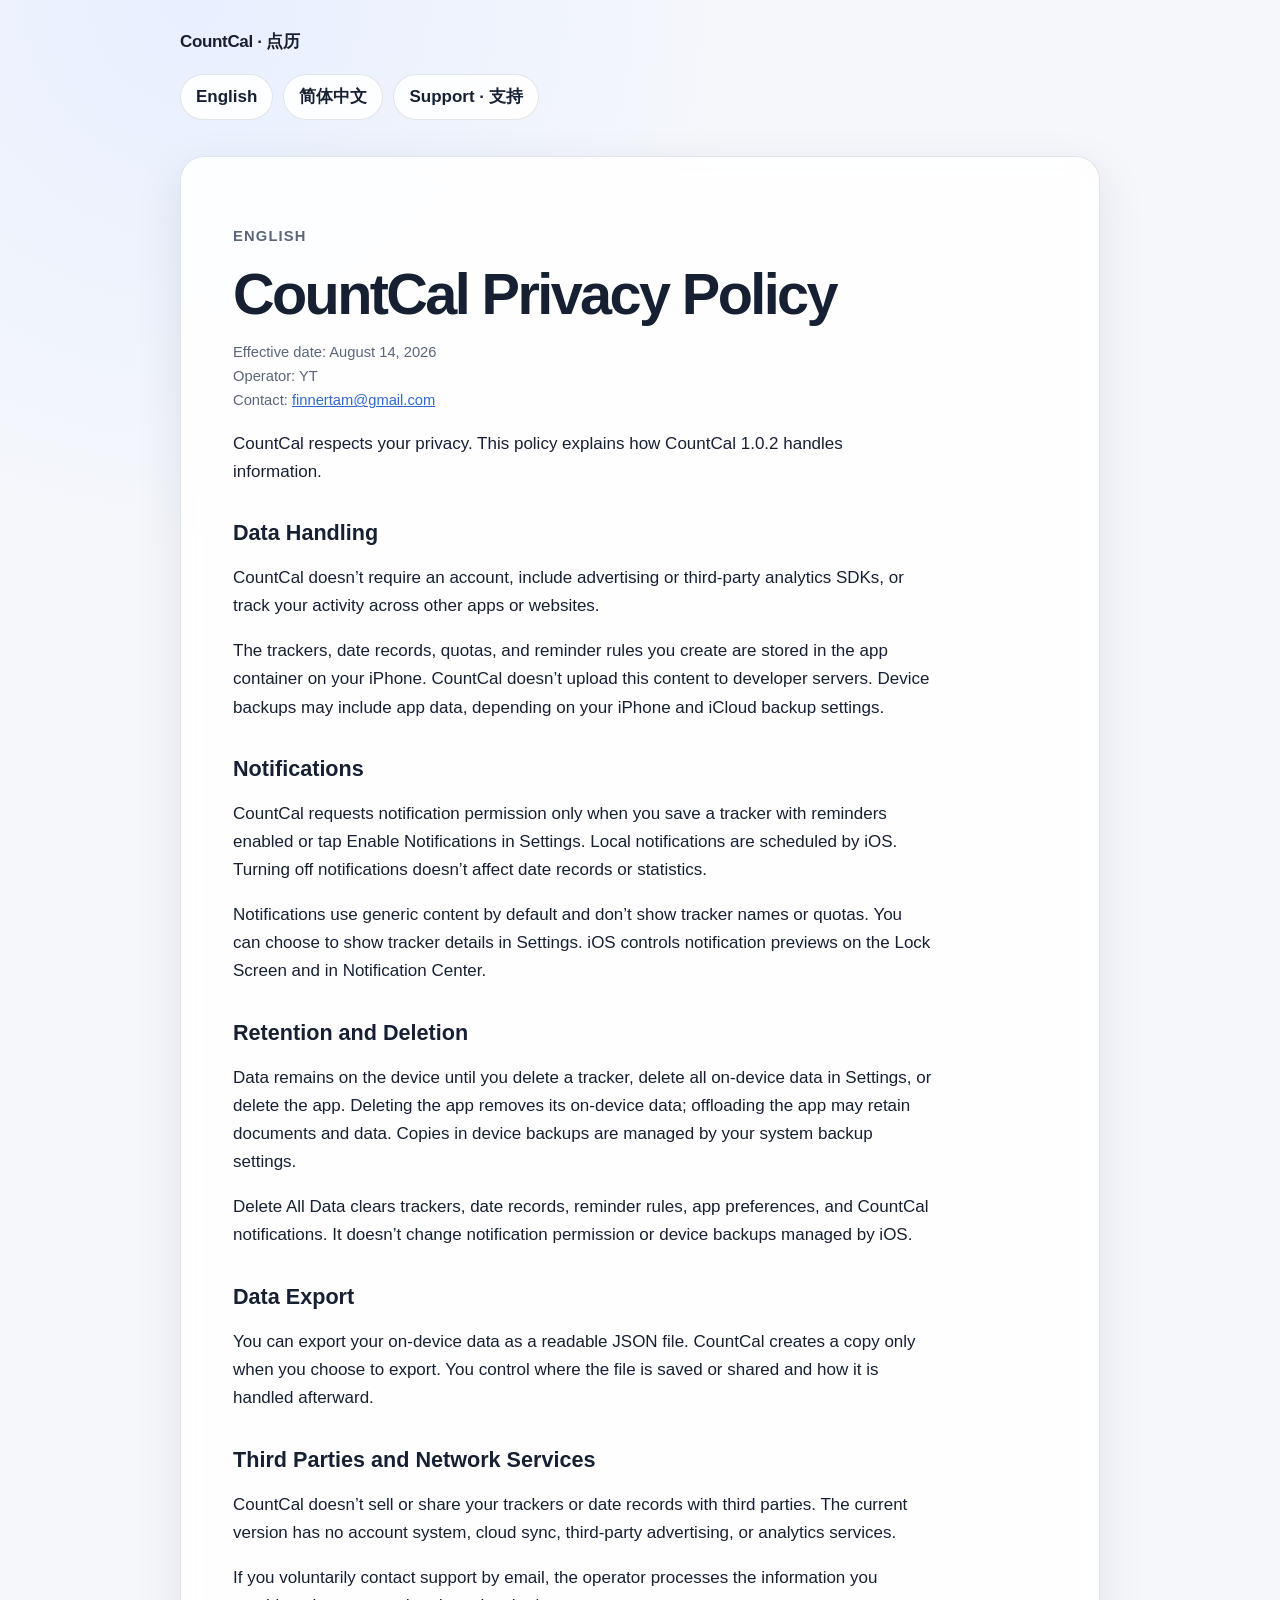
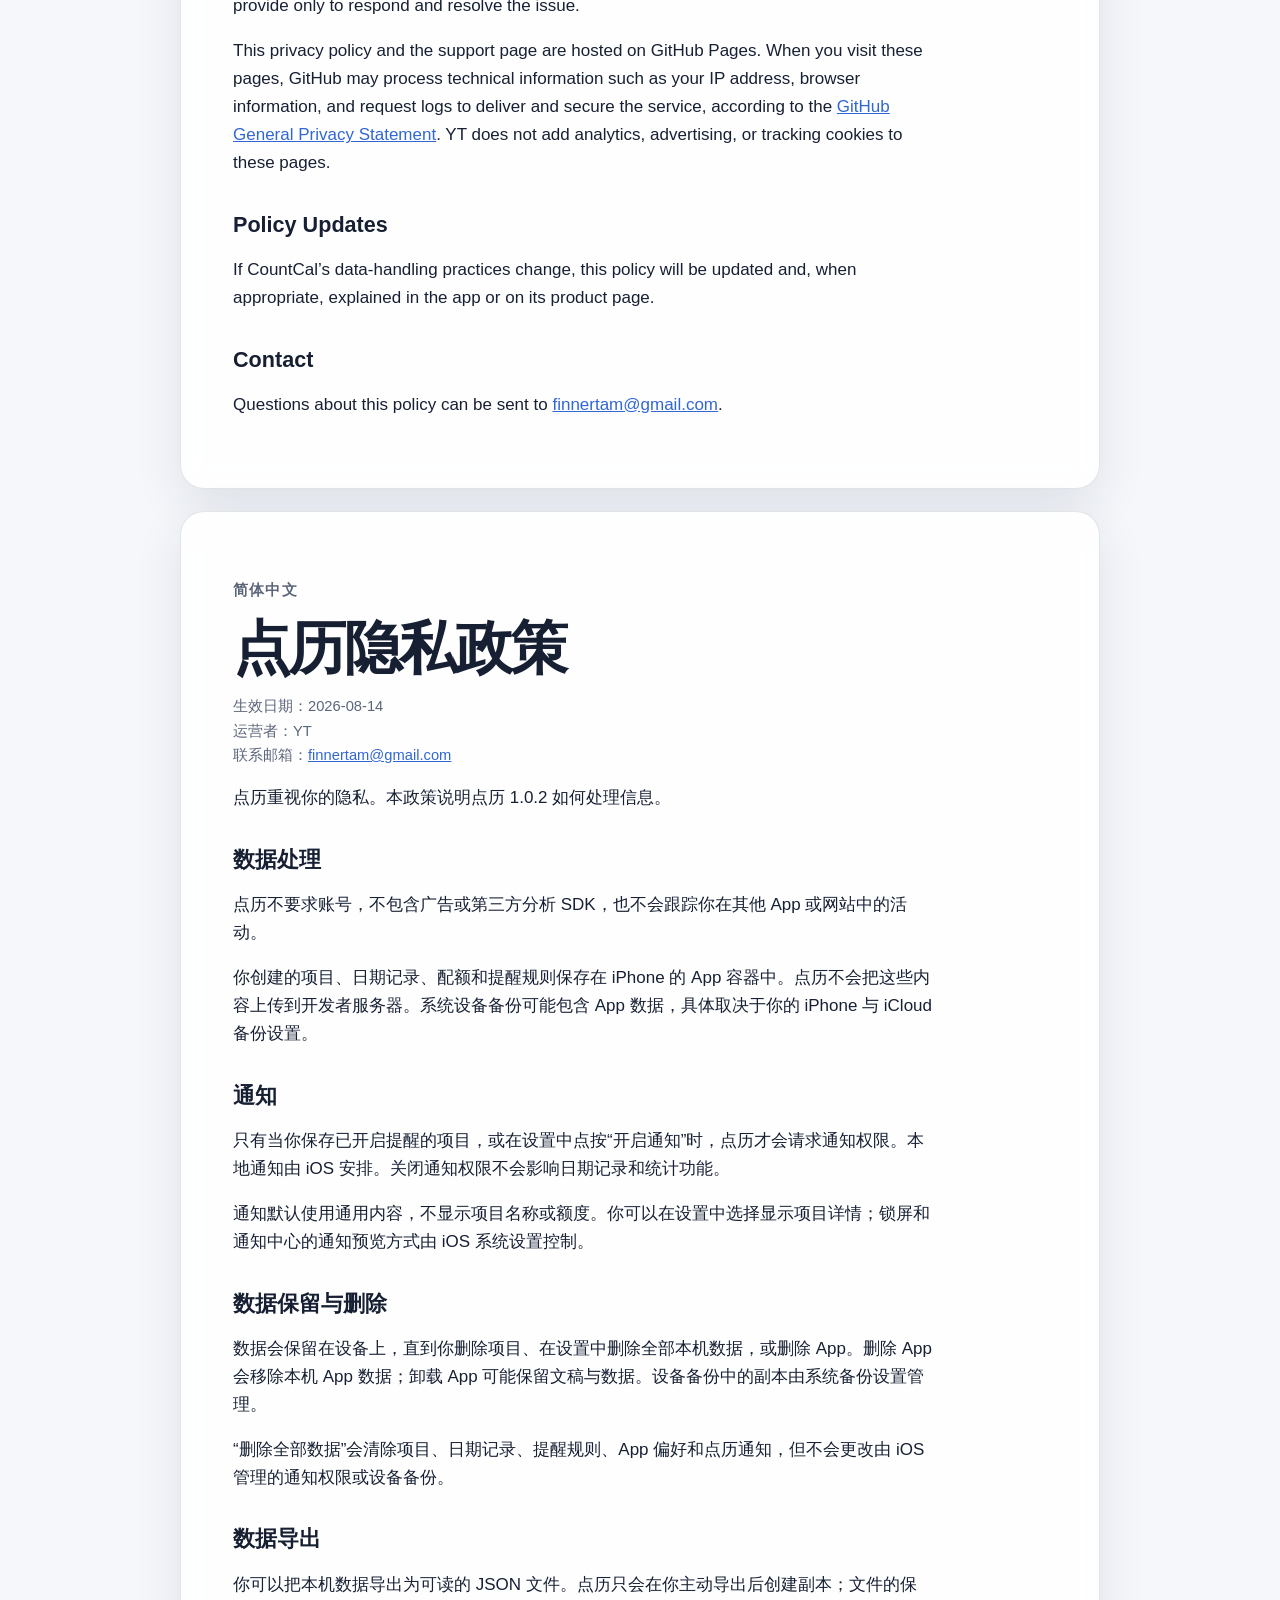
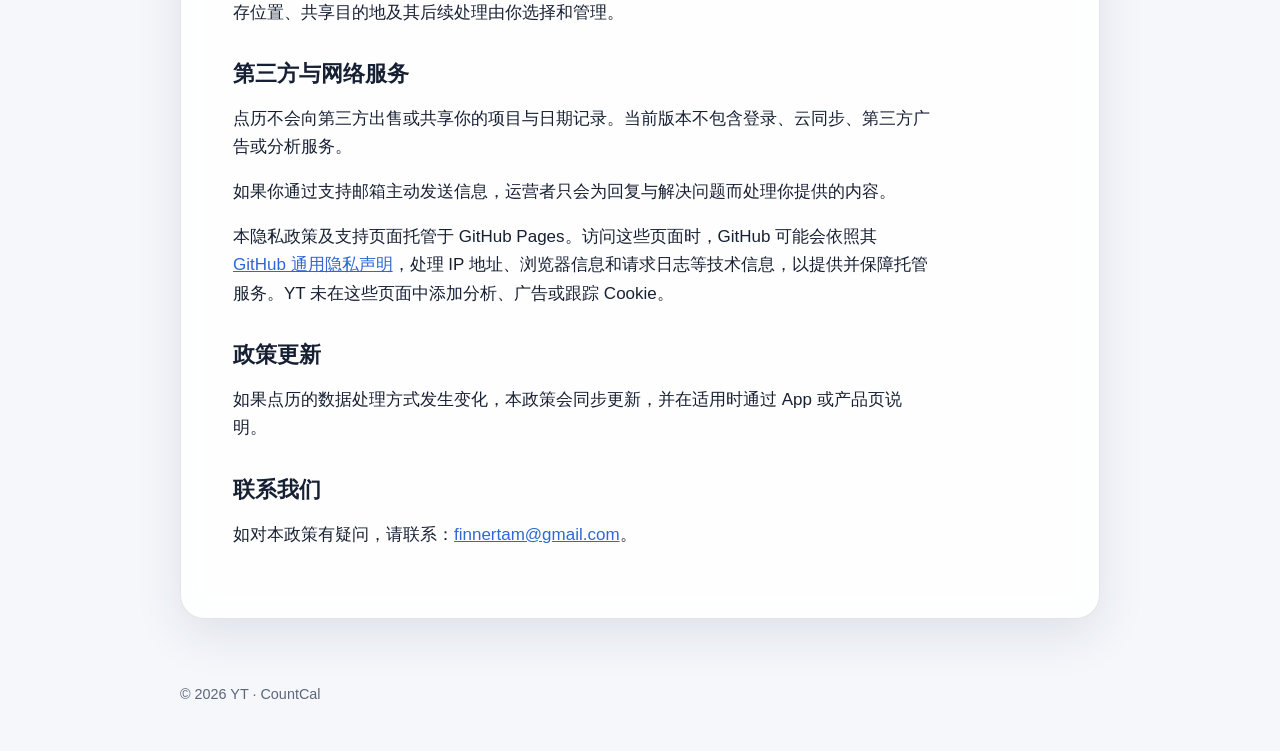
==== privacy/index.html @ eb5b6444 "Add CountCal privacy policy" ====
<!doctype html>
<html lang="en">
<head>
  <meta charset="utf-8">
  <meta name="viewport" content="width=device-width, initial-scale=1">
  <meta name="description" content="CountCal privacy policy in English and Simplified Chinese.">
  <meta name="robots" content="index,follow">
  <title>Privacy Policy · CountCal</title>
  <link rel="stylesheet" href="../styles.css">
</head>
<body>
  <header class="shell">
    <a class="brand" href="../">CountCal · 点历</a>
    <nav aria-label="Page navigation">
      <a href="#english">English</a>
      <a href="#chinese" lang="zh-Hans">简体中文</a>
      <a href="../support/">Support · 支持</a>
    </nav>
  </header>
  <main class="shell">
    <article class="document" id="english" lang="en">
      <p class="eyebrow">English</p>
      <h1>CountCal Privacy Policy</h1>
      <p class="meta">Effective date: August 14, 2026<br>Operator: YT<br>Contact: <a href="mailto:finnertam@gmail.com">finnertam@gmail.com</a></p>
      <p>CountCal respects your privacy. This policy explains how CountCal 1.0.2 handles information.</p>

      <h2>Data Handling</h2>
      <p>CountCal doesn’t require an account, include advertising or third-party analytics SDKs, or track your activity across other apps or websites.</p>
      <p>The trackers, date records, quotas, and reminder rules you create are stored in the app container on your iPhone. CountCal doesn’t upload this content to developer servers. Device backups may include app data, depending on your iPhone and iCloud backup settings.</p>

      <h2>Notifications</h2>
      <p>CountCal requests notification permission only when you save a tracker with reminders enabled or tap Enable Notifications in Settings. Local notifications are scheduled by iOS. Turning off notifications doesn’t affect date records or statistics.</p>
      <p>Notifications use generic content by default and don’t show tracker names or quotas. You can choose to show tracker details in Settings. iOS controls notification previews on the Lock Screen and in Notification Center.</p>

      <h2>Retention and Deletion</h2>
      <p>Data remains on the device until you delete a tracker, delete all on-device data in Settings, or delete the app. Deleting the app removes its on-device data; offloading the app may retain documents and data. Copies in device backups are managed by your system backup settings.</p>
      <p>Delete All Data clears trackers, date records, reminder rules, app preferences, and CountCal notifications. It doesn’t change notification permission or device backups managed by iOS.</p>

      <h2>Data Export</h2>
      <p>You can export your on-device data as a readable JSON file. CountCal creates a copy only when you choose to export. You control where the file is saved or shared and how it is handled afterward.</p>

      <h2>Third Parties and Network Services</h2>
      <p>CountCal doesn’t sell or share your trackers or date records with third parties. The current version has no account system, cloud sync, third-party advertising, or analytics services.</p>
      <p>If you voluntarily contact support by email, the operator processes the information you provide only to respond and resolve the issue.</p>
      <p>This privacy policy and the support page are hosted on GitHub Pages. When you visit these pages, GitHub may process technical information such as your IP address, browser information, and request logs to deliver and secure the service, according to the <a href="https://docs.github.com/en/site-policy/privacy-policies/github-general-privacy-statement">GitHub General Privacy Statement</a>. YT does not add analytics, advertising, or tracking cookies to these pages.</p>

      <h2>Policy Updates</h2>
      <p>If CountCal’s data-handling practices change, this policy will be updated and, when appropriate, explained in the app or on its product page.</p>

      <h2>Contact</h2>
      <p>Questions about this policy can be sent to <a href="mailto:finnertam@gmail.com">finnertam@gmail.com</a>.</p>
    </article>

    <article class="document" id="chinese" lang="zh-Hans">
      <p class="eyebrow">简体中文</p>
      <h1>点历隐私政策</h1>
      <p class="meta">生效日期：2026-08-14<br>运营者：YT<br>联系邮箱：<a href="mailto:finnertam@gmail.com">finnertam@gmail.com</a></p>
      <p>点历重视你的隐私。本政策说明点历 1.0.2 如何处理信息。</p>

      <h2>数据处理</h2>
      <p>点历不要求账号，不包含广告或第三方分析 SDK，也不会跟踪你在其他 App 或网站中的活动。</p>
      <p>你创建的项目、日期记录、配额和提醒规则保存在 iPhone 的 App 容器中。点历不会把这些内容上传到开发者服务器。系统设备备份可能包含 App 数据，具体取决于你的 iPhone 与 iCloud 备份设置。</p>

      <h2>通知</h2>
      <p>只有当你保存已开启提醒的项目，或在设置中点按“开启通知”时，点历才会请求通知权限。本地通知由 iOS 安排。关闭通知权限不会影响日期记录和统计功能。</p>
      <p>通知默认使用通用内容，不显示项目名称或额度。你可以在设置中选择显示项目详情；锁屏和通知中心的通知预览方式由 iOS 系统设置控制。</p>

      <h2>数据保留与删除</h2>
      <p>数据会保留在设备上，直到你删除项目、在设置中删除全部本机数据，或删除 App。删除 App 会移除本机 App 数据；卸载 App 可能保留文稿与数据。设备备份中的副本由系统备份设置管理。</p>
      <p>“删除全部数据”会清除项目、日期记录、提醒规则、App 偏好和点历通知，但不会更改由 iOS 管理的通知权限或设备备份。</p>

      <h2>数据导出</h2>
      <p>你可以把本机数据导出为可读的 JSON 文件。点历只会在你主动导出后创建副本；文件的保存位置、共享目的地及其后续处理由你选择和管理。</p>

      <h2>第三方与网络服务</h2>
      <p>点历不会向第三方出售或共享你的项目与日期记录。当前版本不包含登录、云同步、第三方广告或分析服务。</p>
      <p>如果你通过支持邮箱主动发送信息，运营者只会为回复与解决问题而处理你提供的内容。</p>
      <p>本隐私政策及支持页面托管于 GitHub Pages。访问这些页面时，GitHub 可能会依照其 <a href="https://docs.github.com/zh/site-policy/privacy-policies/github-general-privacy-statement">GitHub 通用隐私声明</a>，处理 IP 地址、浏览器信息和请求日志等技术信息，以提供并保障托管服务。YT 未在这些页面中添加分析、广告或跟踪 Cookie。</p>

      <h2>政策更新</h2>
      <p>如果点历的数据处理方式发生变化，本政策会同步更新，并在适用时通过 App 或产品页说明。</p>

      <h2>联系我们</h2>
      <p>如对本政策有疑问，请联系：<a href="mailto:finnertam@gmail.com">finnertam@gmail.com</a>。</p>
    </article>
  </main>
  <footer class="shell">© 2026 YT · CountCal</footer>
</body>
</html>
---- styles.css ----
:root {
  color-scheme: light dark;
  --background: #f5f7fb;
  --surface: rgba(255, 255, 255, 0.88);
  --text: #172033;
  --muted: #5c667a;
  --border: rgba(31, 42, 68, 0.12);
  --accent: #3167d5;
  --accent-soft: #e8efff;
  --shadow: 0 16px 48px rgba(31, 42, 68, 0.1);
}

@media (prefers-color-scheme: dark) {
  :root {
    --background: #0f1420;
    --surface: rgba(24, 31, 47, 0.9);
    --text: #f4f6fb;
    --muted: #aeb8ca;
    --border: rgba(255, 255, 255, 0.11);
    --accent: #8aafff;
    --accent-soft: #1f315a;
    --shadow: 0 18px 56px rgba(0, 0, 0, 0.28);
  }
}

* { box-sizing: border-box; }

html { scroll-behavior: smooth; }

body {
  margin: 0;
  background:
    radial-gradient(circle at 15% 0%, var(--accent-soft), transparent 34rem),
    var(--background);
  color: var(--text);
  font-family: -apple-system, BlinkMacSystemFont, "Segoe UI", sans-serif;
  font-size: 17px;
  line-height: 1.65;
}

a { color: var(--accent); }

a:focus-visible {
  outline: 3px solid var(--accent);
  outline-offset: 3px;
  border-radius: 4px;
}

.shell {
  width: min(920px, calc(100% - 32px));
  margin: 0 auto;
}

header {
  padding: 28px 0 18px;
}

.brand {
  color: var(--text);
  font-weight: 760;
  letter-spacing: -0.02em;
  text-decoration: none;
}

nav {
  display: flex;
  flex-wrap: wrap;
  gap: 10px;
  margin-top: 18px;
}

nav a,
.button {
  display: inline-flex;
  align-items: center;
  min-height: 44px;
  padding: 8px 15px;
  border: 1px solid var(--border);
  border-radius: 999px;
  background: var(--surface);
  color: var(--text);
  font-weight: 650;
  text-decoration: none;
}

nav a:hover,
.button:hover { border-color: var(--accent); }

main { padding: 18px 0 64px; }

.hero,
.document,
.card {
  border: 1px solid var(--border);
  border-radius: 24px;
  background: var(--surface);
  box-shadow: var(--shadow);
  backdrop-filter: blur(14px);
}

.hero,
.document { padding: clamp(24px, 5vw, 52px); }

.hero h1,
.document h1 {
  margin: 0 0 12px;
  font-size: clamp(2rem, 6vw, 3.6rem);
  line-height: 1.08;
  letter-spacing: -0.045em;
}

.hero p { max-width: 660px; color: var(--muted); }

.grid {
  display: grid;
  grid-template-columns: repeat(2, minmax(0, 1fr));
  gap: 18px;
  margin-top: 20px;
}

.card { padding: 26px; }

.card h2 { margin-top: 0; }

.eyebrow,
.meta {
  color: var(--muted);
  font-size: 0.92rem;
}

.eyebrow {
  font-weight: 750;
  letter-spacing: 0.08em;
  text-transform: uppercase;
}

.document + .document { margin-top: 22px; }

.document h2 {
  margin: 2.1rem 0 0.6rem;
  font-size: 1.35rem;
  line-height: 1.3;
}

.document h3 {
  margin: 1.7rem 0 0.45rem;
  font-size: 1.1rem;
}

.document p,
.document li { max-width: 74ch; }

.notice {
  margin: 20px 0;
  padding: 16px 18px;
  border-left: 4px solid var(--accent);
  border-radius: 10px;
  background: var(--accent-soft);
}

footer {
  padding: 0 0 44px;
  color: var(--muted);
  font-size: 0.9rem;
}

@media (max-width: 680px) {
  body { font-size: 16px; }
  .grid { grid-template-columns: 1fr; }
  .hero, .document { border-radius: 18px; }
}
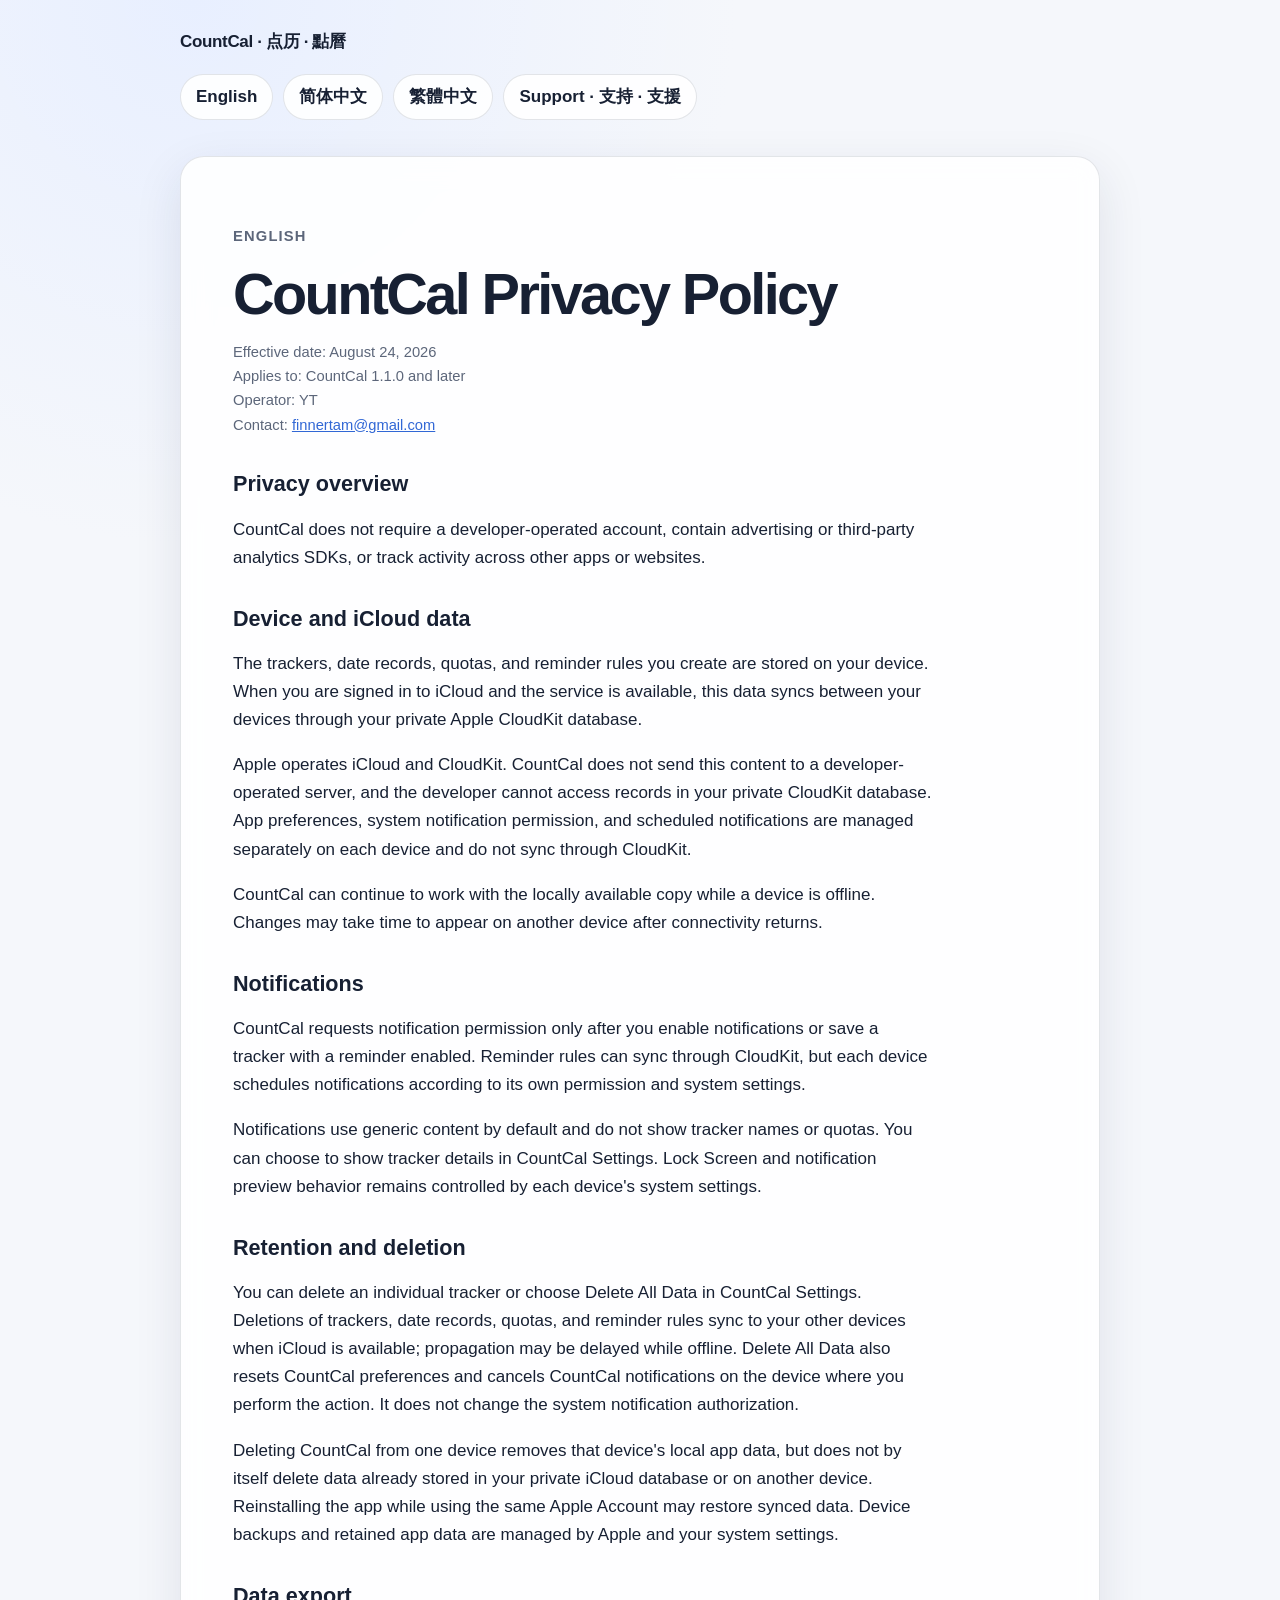
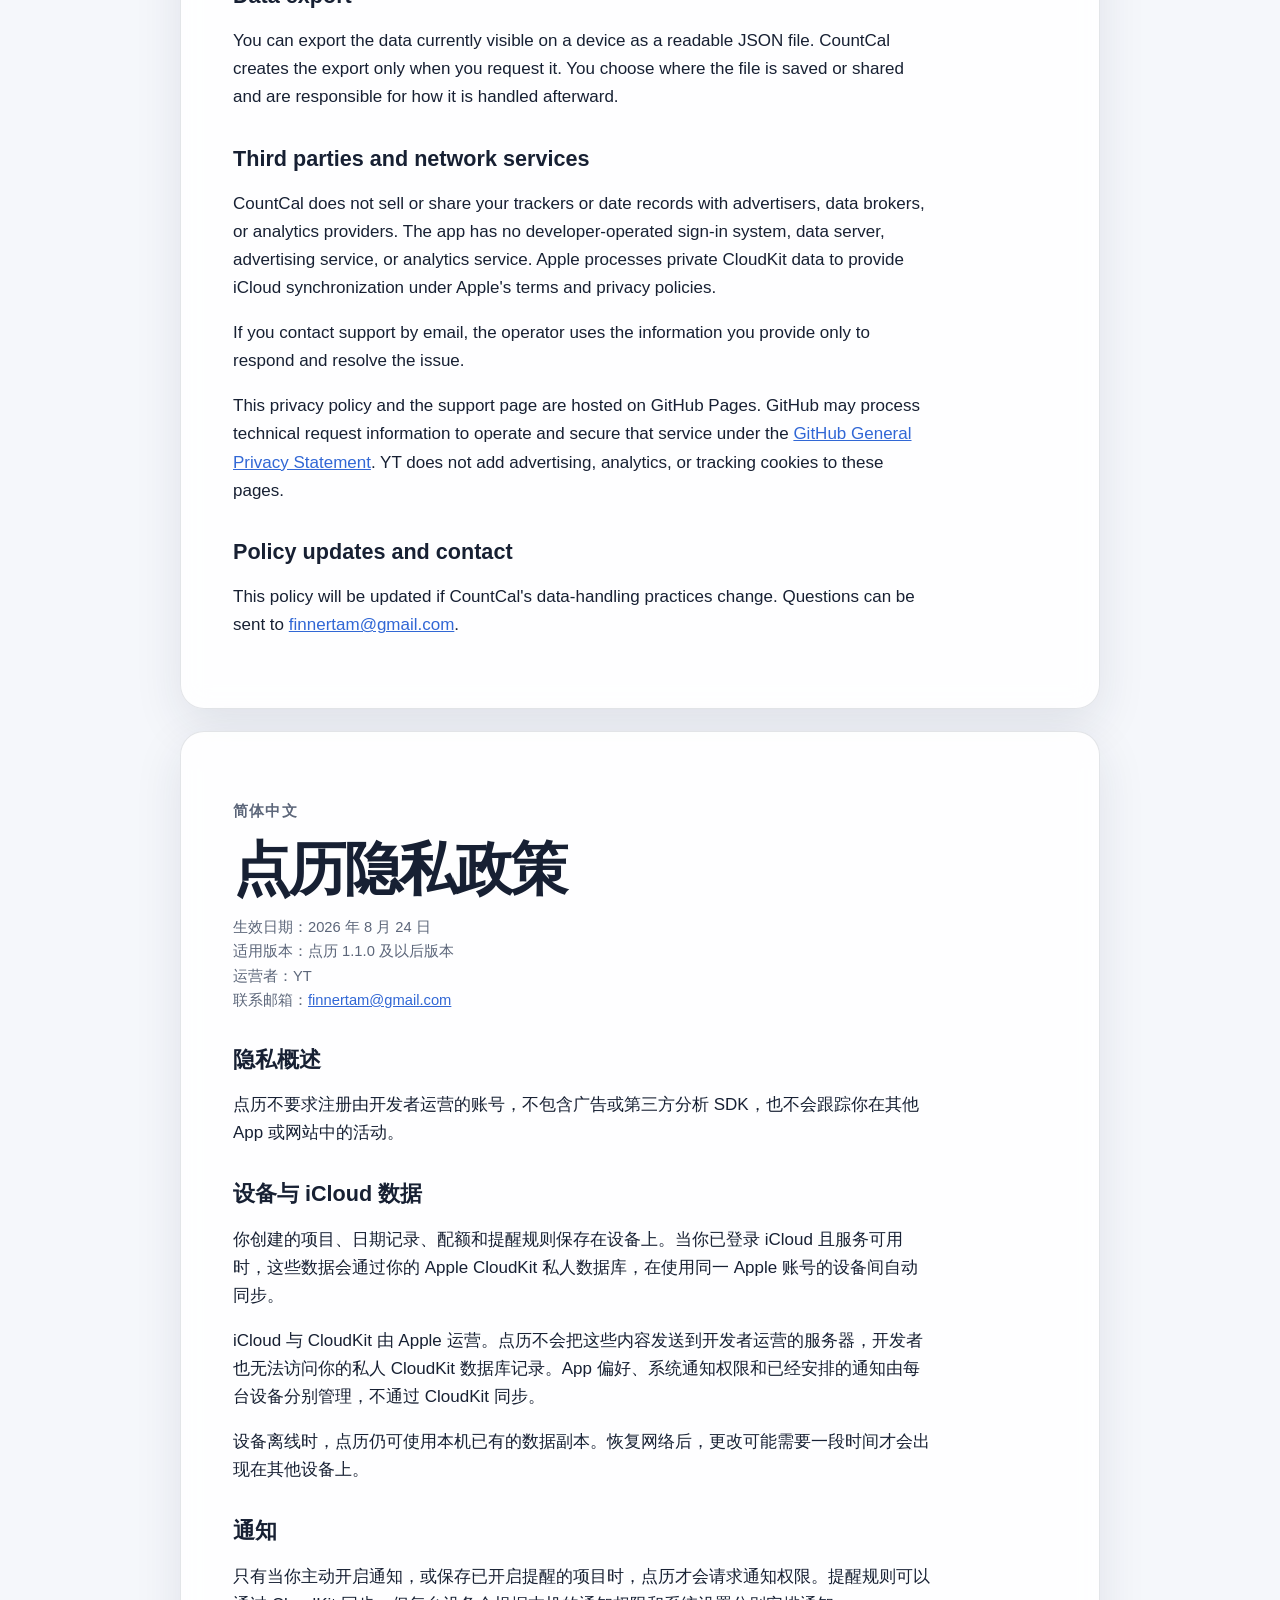
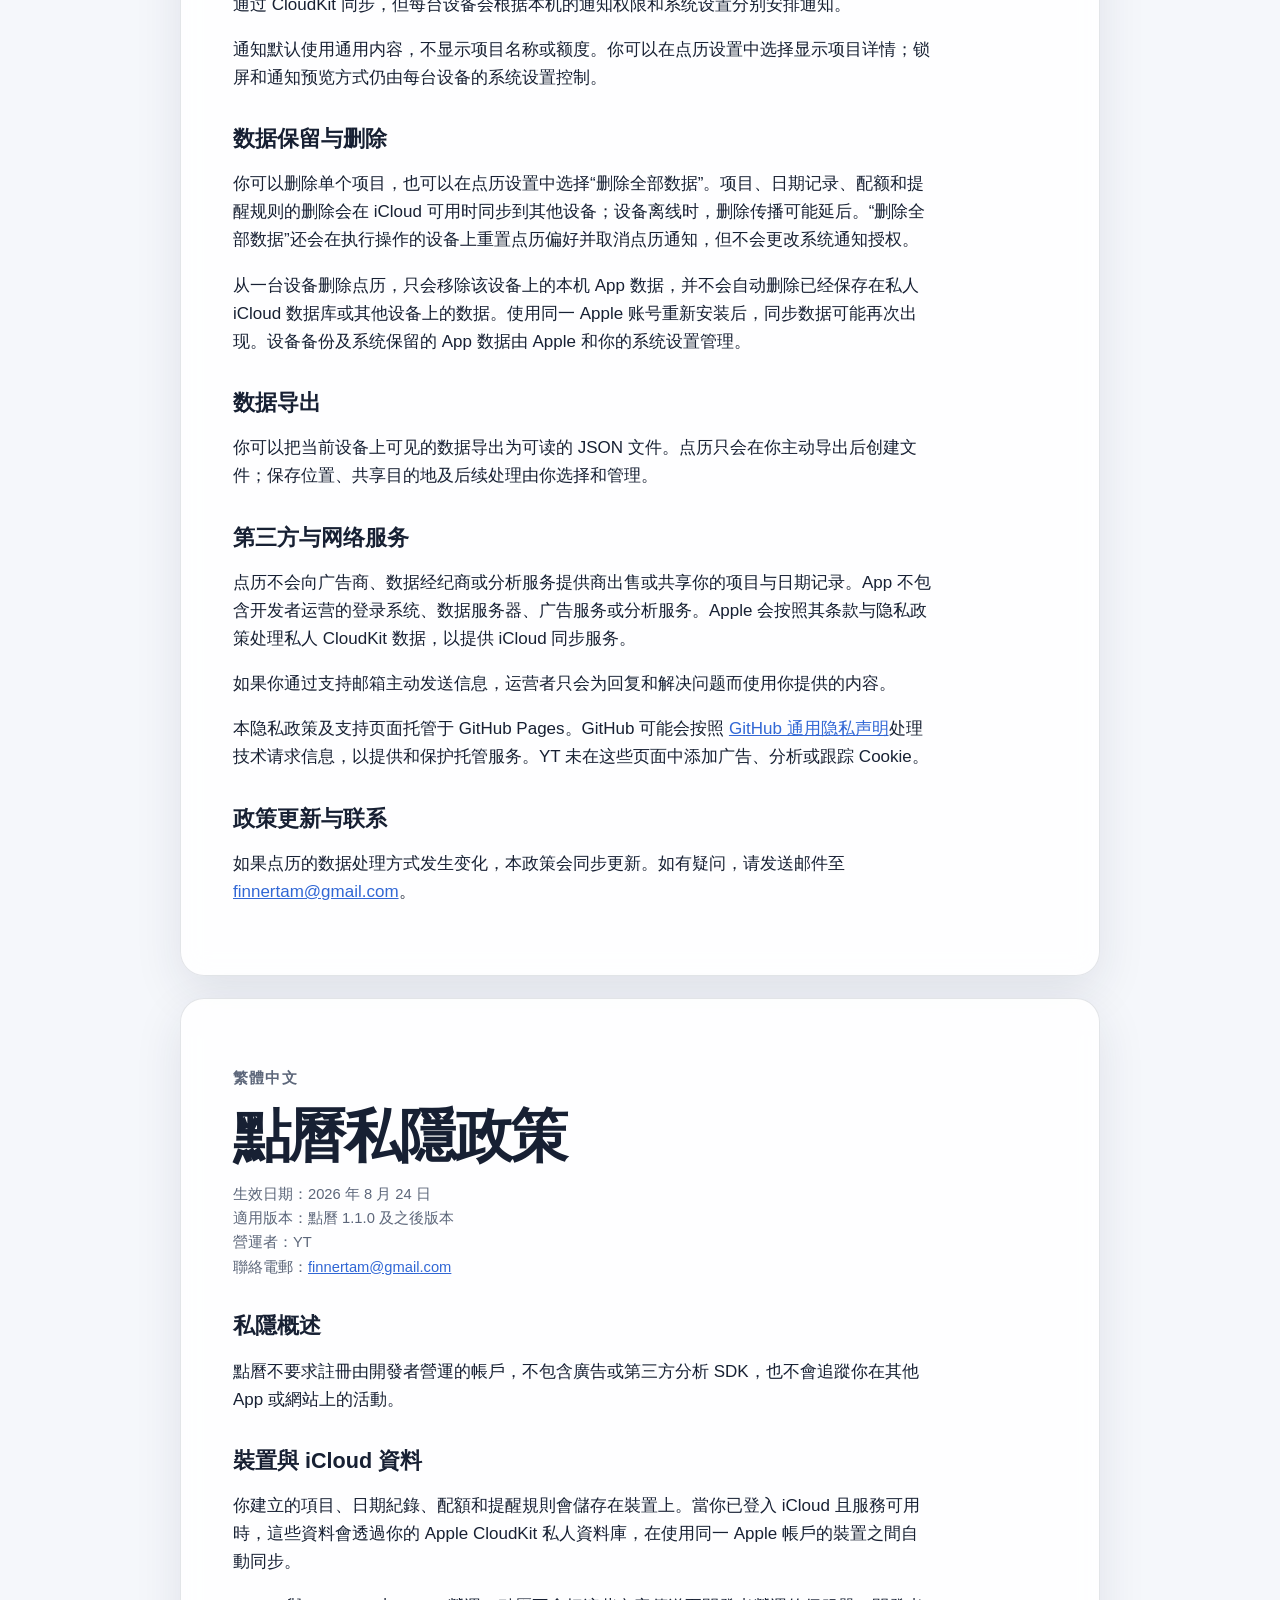
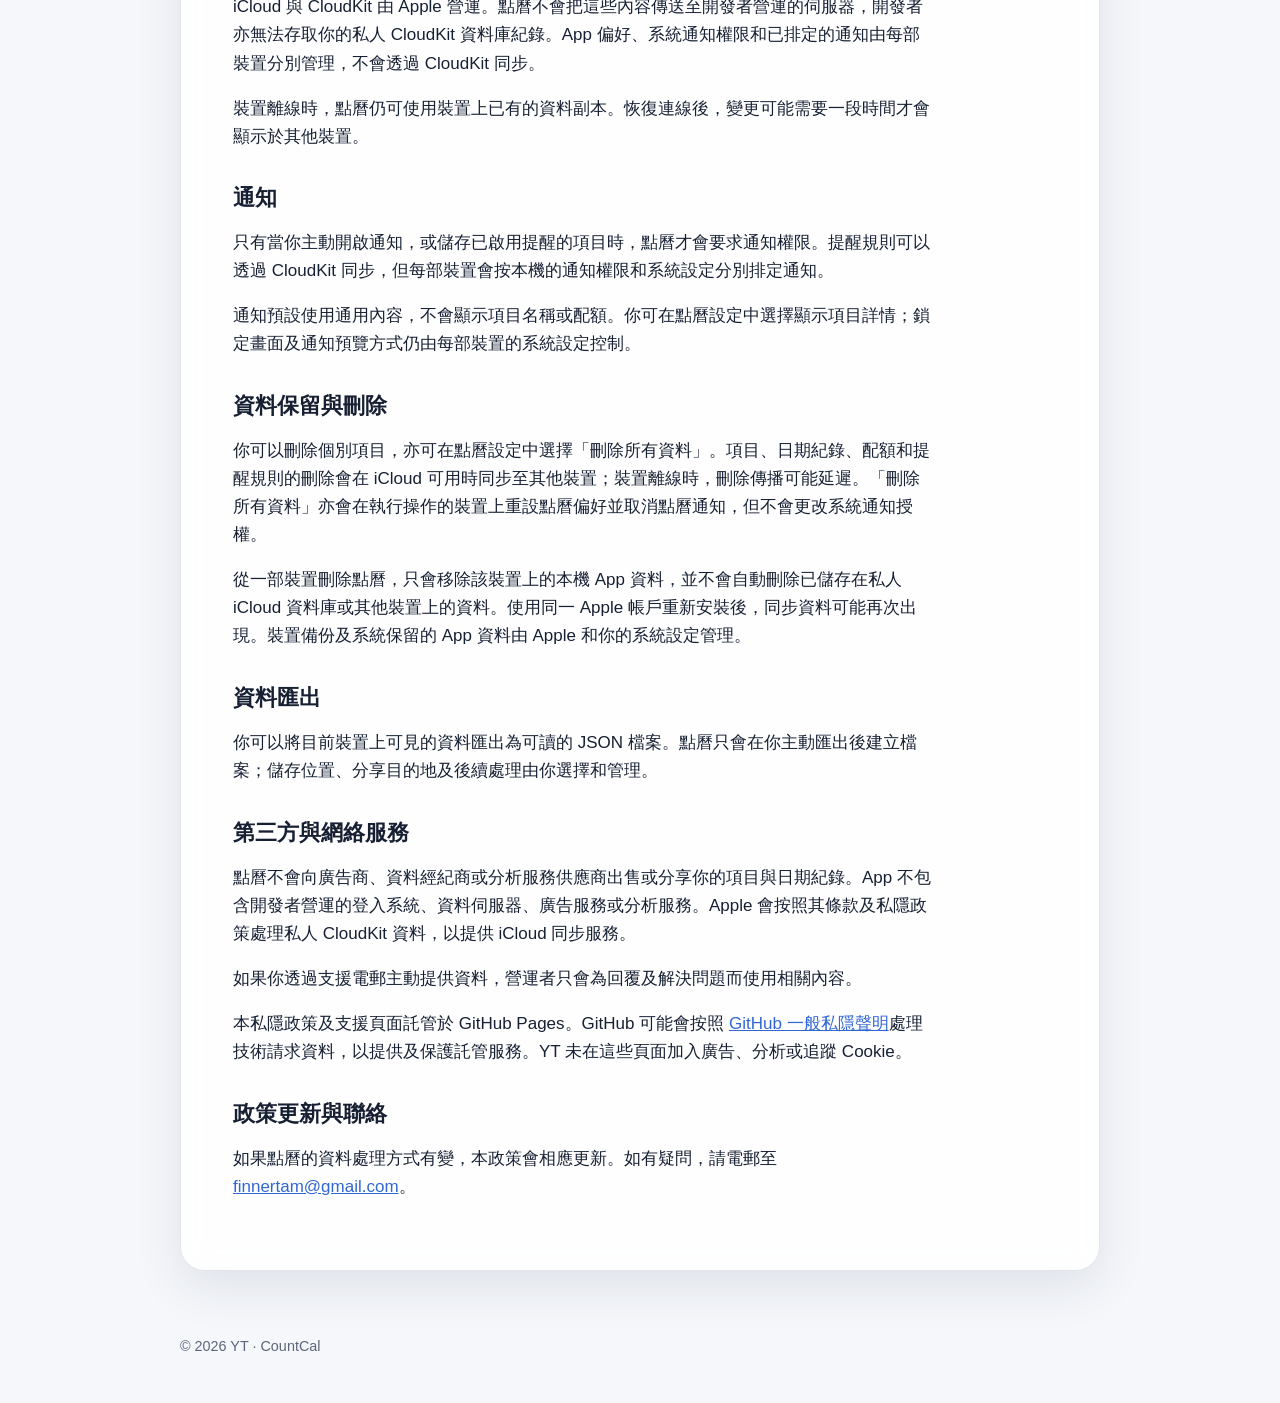
==== commit 66a15b90: "Update CountCal 1.1 privacy policy" ====
--- a/privacy/index.html
+++ b/privacy/index.html
@@ -3,85 +3,119 @@
 <head>
   <meta charset="utf-8">
   <meta name="viewport" content="width=device-width, initial-scale=1">
-  <meta name="description" content="CountCal privacy policy in English and Simplified Chinese.">
+  <meta name="description" content="CountCal privacy policy in English, Simplified Chinese, and Traditional Chinese.">
   <meta name="robots" content="index,follow">
   <title>Privacy Policy · CountCal</title>
   <link rel="stylesheet" href="../styles.css">
 </head>
 <body>
   <header class="shell">
-    <a class="brand" href="../">CountCal · 点历</a>
+    <a class="brand" href="../">CountCal · 点历 · 點曆</a>
     <nav aria-label="Page navigation">
       <a href="#english">English</a>
-      <a href="#chinese" lang="zh-Hans">简体中文</a>
-      <a href="../support/">Support · 支持</a>
+      <a href="#simplified" lang="zh-Hans">简体中文</a>
+      <a href="#traditional" lang="zh-Hant">繁體中文</a>
+      <a href="../support/">Support · 支持 · 支援</a>
     </nav>
   </header>
   <main class="shell">
     <article class="document" id="english" lang="en">
       <p class="eyebrow">English</p>
       <h1>CountCal Privacy Policy</h1>
-      <p class="meta">Effective date: August 14, 2026<br>Operator: YT<br>Contact: <a href="mailto:finnertam@gmail.com">finnertam@gmail.com</a></p>
-      <p>CountCal respects your privacy. This policy explains how CountCal 1.0.2 handles information.</p>
+      <p class="meta">Effective date: August 24, 2026<br>Applies to: CountCal 1.1.0 and later<br>Operator: YT<br>Contact: <a href="mailto:finnertam@gmail.com">finnertam@gmail.com</a></p>
 
-      <h2>Data Handling</h2>
-      <p>CountCal doesn’t require an account, include advertising or third-party analytics SDKs, or track your activity across other apps or websites.</p>
-      <p>The trackers, date records, quotas, and reminder rules you create are stored in the app container on your iPhone. CountCal doesn’t upload this content to developer servers. Device backups may include app data, depending on your iPhone and iCloud backup settings.</p>
+      <h2>Privacy overview</h2>
+      <p>CountCal does not require a developer-operated account, contain advertising or third-party analytics SDKs, or track activity across other apps or websites.</p>
+
+      <h2>Device and iCloud data</h2>
+      <p>The trackers, date records, quotas, and reminder rules you create are stored on your device. When you are signed in to iCloud and the service is available, this data syncs between your devices through your private Apple CloudKit database.</p>
+      <p>Apple operates iCloud and CloudKit. CountCal does not send this content to a developer-operated server, and the developer cannot access records in your private CloudKit database. App preferences, system notification permission, and scheduled notifications are managed separately on each device and do not sync through CloudKit.</p>
+      <p>CountCal can continue to work with the locally available copy while a device is offline. Changes may take time to appear on another device after connectivity returns.</p>
 
       <h2>Notifications</h2>
-      <p>CountCal requests notification permission only when you save a tracker with reminders enabled or tap Enable Notifications in Settings. Local notifications are scheduled by iOS. Turning off notifications doesn’t affect date records or statistics.</p>
-      <p>Notifications use generic content by default and don’t show tracker names or quotas. You can choose to show tracker details in Settings. iOS controls notification previews on the Lock Screen and in Notification Center.</p>
+      <p>CountCal requests notification permission only after you enable notifications or save a tracker with a reminder enabled. Reminder rules can sync through CloudKit, but each device schedules notifications according to its own permission and system settings.</p>
+      <p>Notifications use generic content by default and do not show tracker names or quotas. You can choose to show tracker details in CountCal Settings. Lock Screen and notification preview behavior remains controlled by each device's system settings.</p>
 
-      <h2>Retention and Deletion</h2>
-      <p>Data remains on the device until you delete a tracker, delete all on-device data in Settings, or delete the app. Deleting the app removes its on-device data; offloading the app may retain documents and data. Copies in device backups are managed by your system backup settings.</p>
-      <p>Delete All Data clears trackers, date records, reminder rules, app preferences, and CountCal notifications. It doesn’t change notification permission or device backups managed by iOS.</p>
+      <h2>Retention and deletion</h2>
+      <p>You can delete an individual tracker or choose Delete All Data in CountCal Settings. Deletions of trackers, date records, quotas, and reminder rules sync to your other devices when iCloud is available; propagation may be delayed while offline. Delete All Data also resets CountCal preferences and cancels CountCal notifications on the device where you perform the action. It does not change the system notification authorization.</p>
+      <p>Deleting CountCal from one device removes that device's local app data, but does not by itself delete data already stored in your private iCloud database or on another device. Reinstalling the app while using the same Apple Account may restore synced data. Device backups and retained app data are managed by Apple and your system settings.</p>
 
-      <h2>Data Export</h2>
-      <p>You can export your on-device data as a readable JSON file. CountCal creates a copy only when you choose to export. You control where the file is saved or shared and how it is handled afterward.</p>
+      <h2>Data export</h2>
+      <p>You can export the data currently visible on a device as a readable JSON file. CountCal creates the export only when you request it. You choose where the file is saved or shared and are responsible for how it is handled afterward.</p>
 
-      <h2>Third Parties and Network Services</h2>
-      <p>CountCal doesn’t sell or share your trackers or date records with third parties. The current version has no account system, cloud sync, third-party advertising, or analytics services.</p>
-      <p>If you voluntarily contact support by email, the operator processes the information you provide only to respond and resolve the issue.</p>
-      <p>This privacy policy and the support page are hosted on GitHub Pages. When you visit these pages, GitHub may process technical information such as your IP address, browser information, and request logs to deliver and secure the service, according to the <a href="https://docs.github.com/en/site-policy/privacy-policies/github-general-privacy-statement">GitHub General Privacy Statement</a>. YT does not add analytics, advertising, or tracking cookies to these pages.</p>
+      <h2>Third parties and network services</h2>
+      <p>CountCal does not sell or share your trackers or date records with advertisers, data brokers, or analytics providers. The app has no developer-operated sign-in system, data server, advertising service, or analytics service. Apple processes private CloudKit data to provide iCloud synchronization under Apple's terms and privacy policies.</p>
+      <p>If you contact support by email, the operator uses the information you provide only to respond and resolve the issue.</p>
+      <p>This privacy policy and the support page are hosted on GitHub Pages. GitHub may process technical request information to operate and secure that service under the <a href="https://docs.github.com/en/site-policy/privacy-policies/github-general-privacy-statement">GitHub General Privacy Statement</a>. YT does not add advertising, analytics, or tracking cookies to these pages.</p>
 
-      <h2>Policy Updates</h2>
-      <p>If CountCal’s data-handling practices change, this policy will be updated and, when appropriate, explained in the app or on its product page.</p>
-
-      <h2>Contact</h2>
-      <p>Questions about this policy can be sent to <a href="mailto:finnertam@gmail.com">finnertam@gmail.com</a>.</p>
+      <h2>Policy updates and contact</h2>
+      <p>This policy will be updated if CountCal's data-handling practices change. Questions can be sent to <a href="mailto:finnertam@gmail.com">finnertam@gmail.com</a>.</p>
     </article>
 
-    <article class="document" id="chinese" lang="zh-Hans">
+    <article class="document" id="simplified" lang="zh-Hans">
       <p class="eyebrow">简体中文</p>
       <h1>点历隐私政策</h1>
-      <p class="meta">生效日期：2026-08-14<br>运营者：YT<br>联系邮箱：<a href="mailto:finnertam@gmail.com">finnertam@gmail.com</a></p>
-      <p>点历重视你的隐私。本政策说明点历 1.0.2 如何处理信息。</p>
+      <p class="meta">生效日期：2026 年 8 月 24 日<br>适用版本：点历 1.1.0 及以后版本<br>运营者：YT<br>联系邮箱：<a href="mailto:finnertam@gmail.com">finnertam@gmail.com</a></p>
 
-      <h2>数据处理</h2>
-      <p>点历不要求账号，不包含广告或第三方分析 SDK，也不会跟踪你在其他 App 或网站中的活动。</p>
-      <p>你创建的项目、日期记录、配额和提醒规则保存在 iPhone 的 App 容器中。点历不会把这些内容上传到开发者服务器。系统设备备份可能包含 App 数据，具体取决于你的 iPhone 与 iCloud 备份设置。</p>
+      <h2>隐私概述</h2>
+      <p>点历不要求注册由开发者运营的账号，不包含广告或第三方分析 SDK，也不会跟踪你在其他 App 或网站中的活动。</p>
+
+      <h2>设备与 iCloud 数据</h2>
+      <p>你创建的项目、日期记录、配额和提醒规则保存在设备上。当你已登录 iCloud 且服务可用时，这些数据会通过你的 Apple CloudKit 私人数据库，在使用同一 Apple 账号的设备间自动同步。</p>
+      <p>iCloud 与 CloudKit 由 Apple 运营。点历不会把这些内容发送到开发者运营的服务器，开发者也无法访问你的私人 CloudKit 数据库记录。App 偏好、系统通知权限和已经安排的通知由每台设备分别管理，不通过 CloudKit 同步。</p>
+      <p>设备离线时，点历仍可使用本机已有的数据副本。恢复网络后，更改可能需要一段时间才会出现在其他设备上。</p>
 
       <h2>通知</h2>
-      <p>只有当你保存已开启提醒的项目，或在设置中点按“开启通知”时，点历才会请求通知权限。本地通知由 iOS 安排。关闭通知权限不会影响日期记录和统计功能。</p>
-      <p>通知默认使用通用内容，不显示项目名称或额度。你可以在设置中选择显示项目详情；锁屏和通知中心的通知预览方式由 iOS 系统设置控制。</p>
+      <p>只有当你主动开启通知，或保存已开启提醒的项目时，点历才会请求通知权限。提醒规则可以通过 CloudKit 同步，但每台设备会根据本机的通知权限和系统设置分别安排通知。</p>
+      <p>通知默认使用通用内容，不显示项目名称或额度。你可以在点历设置中选择显示项目详情；锁屏和通知预览方式仍由每台设备的系统设置控制。</p>
 
       <h2>数据保留与删除</h2>
-      <p>数据会保留在设备上，直到你删除项目、在设置中删除全部本机数据，或删除 App。删除 App 会移除本机 App 数据；卸载 App 可能保留文稿与数据。设备备份中的副本由系统备份设置管理。</p>
-      <p>“删除全部数据”会清除项目、日期记录、提醒规则、App 偏好和点历通知，但不会更改由 iOS 管理的通知权限或设备备份。</p>
+      <p>你可以删除单个项目，也可以在点历设置中选择“删除全部数据”。项目、日期记录、配额和提醒规则的删除会在 iCloud 可用时同步到其他设备；设备离线时，删除传播可能延后。“删除全部数据”还会在执行操作的设备上重置点历偏好并取消点历通知，但不会更改系统通知授权。</p>
+      <p>从一台设备删除点历，只会移除该设备上的本机 App 数据，并不会自动删除已经保存在私人 iCloud 数据库或其他设备上的数据。使用同一 Apple 账号重新安装后，同步数据可能再次出现。设备备份及系统保留的 App 数据由 Apple 和你的系统设置管理。</p>
 
       <h2>数据导出</h2>
-      <p>你可以把本机数据导出为可读的 JSON 文件。点历只会在你主动导出后创建副本；文件的保存位置、共享目的地及其后续处理由你选择和管理。</p>
+      <p>你可以把当前设备上可见的数据导出为可读的 JSON 文件。点历只会在你主动导出后创建文件；保存位置、共享目的地及后续处理由你选择和管理。</p>
 
       <h2>第三方与网络服务</h2>
-      <p>点历不会向第三方出售或共享你的项目与日期记录。当前版本不包含登录、云同步、第三方广告或分析服务。</p>
-      <p>如果你通过支持邮箱主动发送信息，运营者只会为回复与解决问题而处理你提供的内容。</p>
-      <p>本隐私政策及支持页面托管于 GitHub Pages。访问这些页面时，GitHub 可能会依照其 <a href="https://docs.github.com/zh/site-policy/privacy-policies/github-general-privacy-statement">GitHub 通用隐私声明</a>，处理 IP 地址、浏览器信息和请求日志等技术信息，以提供并保障托管服务。YT 未在这些页面中添加分析、广告或跟踪 Cookie。</p>
+      <p>点历不会向广告商、数据经纪商或分析服务提供商出售或共享你的项目与日期记录。App 不包含开发者运营的登录系统、数据服务器、广告服务或分析服务。Apple 会按照其条款与隐私政策处理私人 CloudKit 数据，以提供 iCloud 同步服务。</p>
+      <p>如果你通过支持邮箱主动发送信息，运营者只会为回复和解决问题而使用你提供的内容。</p>
+      <p>本隐私政策及支持页面托管于 GitHub Pages。GitHub 可能会按照 <a href="https://docs.github.com/zh/site-policy/privacy-policies/github-general-privacy-statement">GitHub 通用隐私声明</a>处理技术请求信息，以提供和保护托管服务。YT 未在这些页面中添加广告、分析或跟踪 Cookie。</p>
 
-      <h2>政策更新</h2>
-      <p>如果点历的数据处理方式发生变化，本政策会同步更新，并在适用时通过 App 或产品页说明。</p>
+      <h2>政策更新与联系</h2>
+      <p>如果点历的数据处理方式发生变化，本政策会同步更新。如有疑问，请发送邮件至 <a href="mailto:finnertam@gmail.com">finnertam@gmail.com</a>。</p>
+    </article>
 
-      <h2>联系我们</h2>
-      <p>如对本政策有疑问，请联系：<a href="mailto:finnertam@gmail.com">finnertam@gmail.com</a>。</p>
+    <article class="document" id="traditional" lang="zh-Hant">
+      <p class="eyebrow">繁體中文</p>
+      <h1>點曆私隱政策</h1>
+      <p class="meta">生效日期：2026 年 8 月 24 日<br>適用版本：點曆 1.1.0 及之後版本<br>營運者：YT<br>聯絡電郵：<a href="mailto:finnertam@gmail.com">finnertam@gmail.com</a></p>
+
+      <h2>私隱概述</h2>
+      <p>點曆不要求註冊由開發者營運的帳戶，不包含廣告或第三方分析 SDK，也不會追蹤你在其他 App 或網站上的活動。</p>
+
+      <h2>裝置與 iCloud 資料</h2>
+      <p>你建立的項目、日期紀錄、配額和提醒規則會儲存在裝置上。當你已登入 iCloud 且服務可用時，這些資料會透過你的 Apple CloudKit 私人資料庫，在使用同一 Apple 帳戶的裝置之間自動同步。</p>
+      <p>iCloud 與 CloudKit 由 Apple 營運。點曆不會把這些內容傳送至開發者營運的伺服器，開發者亦無法存取你的私人 CloudKit 資料庫紀錄。App 偏好、系統通知權限和已排定的通知由每部裝置分別管理，不會透過 CloudKit 同步。</p>
+      <p>裝置離線時，點曆仍可使用裝置上已有的資料副本。恢復連線後，變更可能需要一段時間才會顯示於其他裝置。</p>
+
+      <h2>通知</h2>
+      <p>只有當你主動開啟通知，或儲存已啟用提醒的項目時，點曆才會要求通知權限。提醒規則可以透過 CloudKit 同步，但每部裝置會按本機的通知權限和系統設定分別排定通知。</p>
+      <p>通知預設使用通用內容，不會顯示項目名稱或配額。你可在點曆設定中選擇顯示項目詳情；鎖定畫面及通知預覽方式仍由每部裝置的系統設定控制。</p>
+
+      <h2>資料保留與刪除</h2>
+      <p>你可以刪除個別項目，亦可在點曆設定中選擇「刪除所有資料」。項目、日期紀錄、配額和提醒規則的刪除會在 iCloud 可用時同步至其他裝置；裝置離線時，刪除傳播可能延遲。「刪除所有資料」亦會在執行操作的裝置上重設點曆偏好並取消點曆通知，但不會更改系統通知授權。</p>
+      <p>從一部裝置刪除點曆，只會移除該裝置上的本機 App 資料，並不會自動刪除已儲存在私人 iCloud 資料庫或其他裝置上的資料。使用同一 Apple 帳戶重新安裝後，同步資料可能再次出現。裝置備份及系統保留的 App 資料由 Apple 和你的系統設定管理。</p>
+
+      <h2>資料匯出</h2>
+      <p>你可以將目前裝置上可見的資料匯出為可讀的 JSON 檔案。點曆只會在你主動匯出後建立檔案；儲存位置、分享目的地及後續處理由你選擇和管理。</p>
+
+      <h2>第三方與網絡服務</h2>
+      <p>點曆不會向廣告商、資料經紀商或分析服務供應商出售或分享你的項目與日期紀錄。App 不包含開發者營運的登入系統、資料伺服器、廣告服務或分析服務。Apple 會按照其條款及私隱政策處理私人 CloudKit 資料，以提供 iCloud 同步服務。</p>
+      <p>如果你透過支援電郵主動提供資料，營運者只會為回覆及解決問題而使用相關內容。</p>
+      <p>本私隱政策及支援頁面託管於 GitHub Pages。GitHub 可能會按照 <a href="https://docs.github.com/zh/site-policy/privacy-policies/github-general-privacy-statement">GitHub 一般私隱聲明</a>處理技術請求資料，以提供及保護託管服務。YT 未在這些頁面加入廣告、分析或追蹤 Cookie。</p>
+
+      <h2>政策更新與聯絡</h2>
+      <p>如果點曆的資料處理方式有變，本政策會相應更新。如有疑問，請電郵至 <a href="mailto:finnertam@gmail.com">finnertam@gmail.com</a>。</p>
     </article>
   </main>
   <footer class="shell">© 2026 YT · CountCal</footer>
